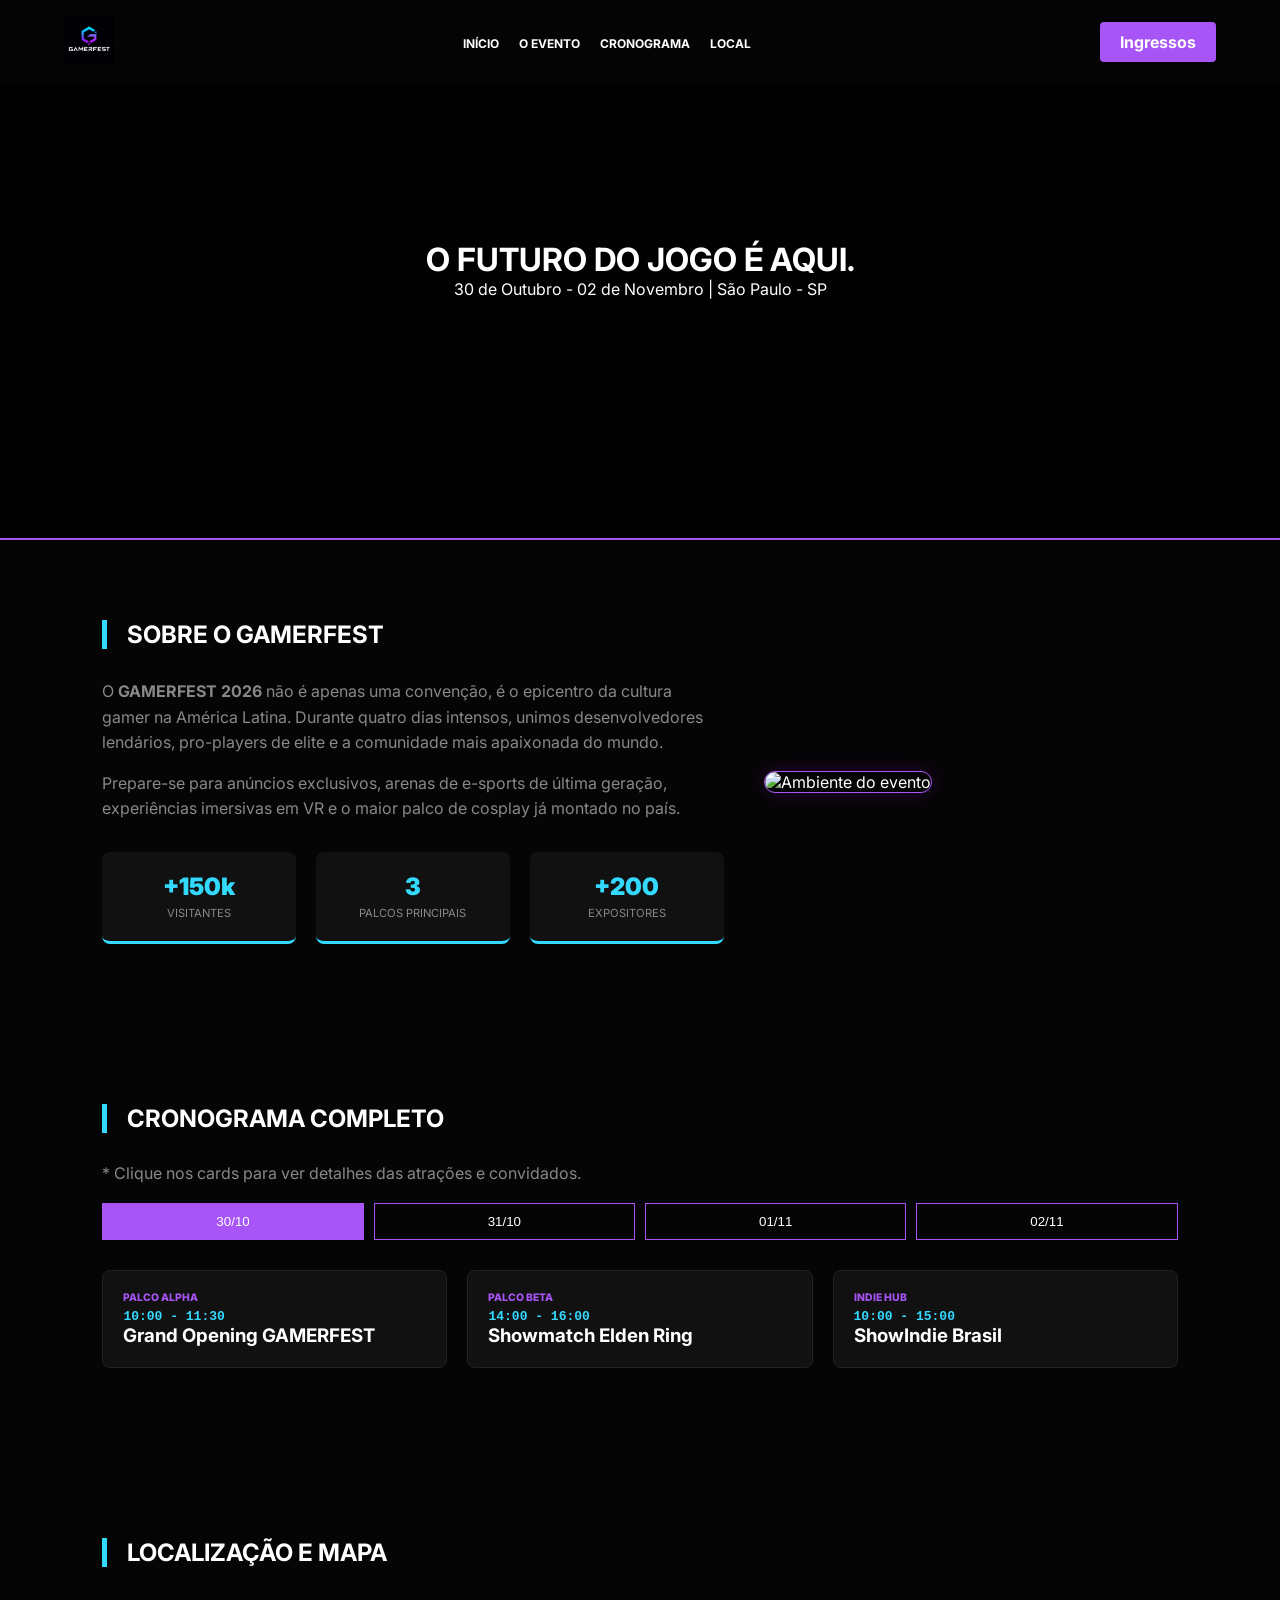
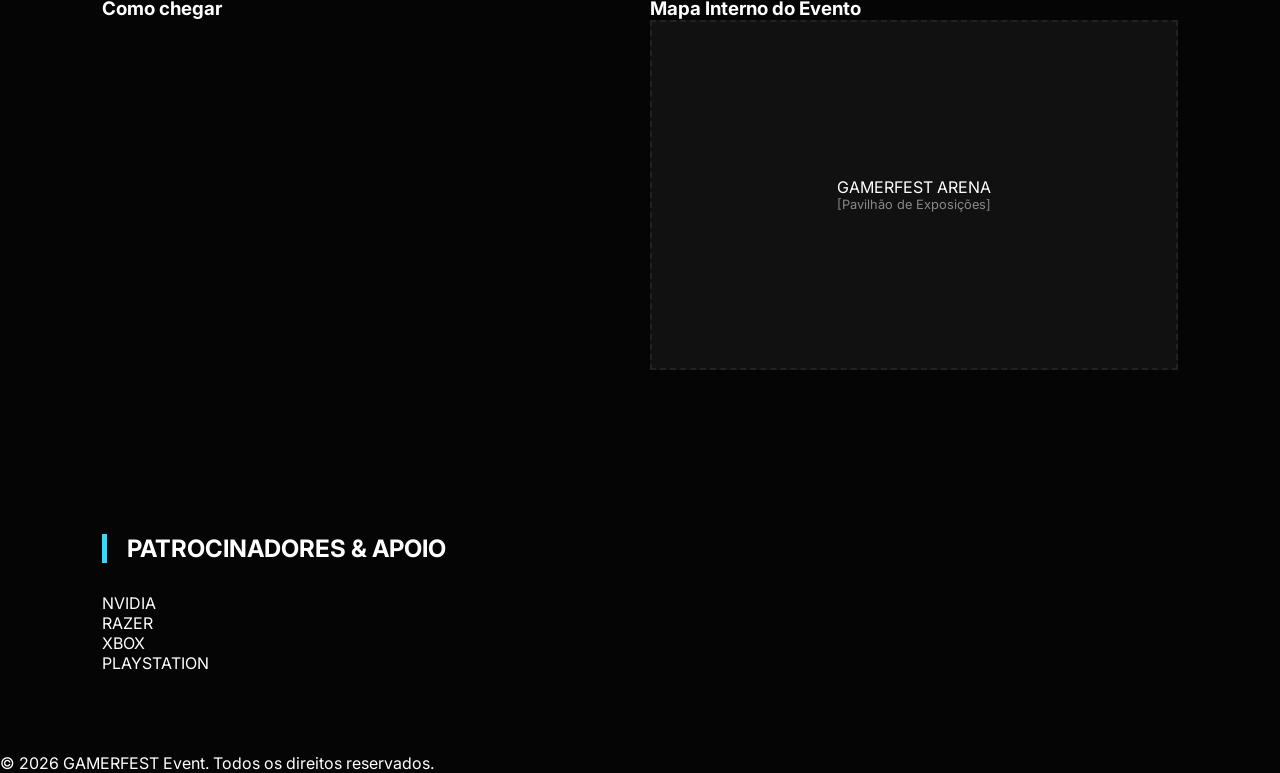
==== index.html @ a3643c02 "Add files via upload" ====
<!DOCTYPE html>
<html lang="pt-br">
<head>
    <meta charset="UTF-8">
    <meta name="viewport" content="width=device-width, initial-scale=1.0">
    <title>GAMERFEST | O Futuro do Jogo</title>
    <link rel="icon" type="image/png" href="./img/LogoFest.jpeg">
    <link rel="stylesheet" href="style.css">
    <link href="https://fonts.googleapis.com/css2?family=Inter:wght@300;400;700;900&display=swap" rel="stylesheet">
</head>
<body>

    <nav id="navbar">
        <div class="logo">
            <img src="./img/LogoFest.jpeg" alt="GAMERFEST Logo">
        </div>
        <ul class="nav-links">
            <li><a href="#inicio">Início</a></li>
            <li><a href="#sobre">O Evento</a></li>
            <li><a href="#cronograma">Cronograma</a></li>
            <li><a href="#mapas">Local</a></li>
        </ul>
        <a href="ingressos.html" class="btn-ticket">Ingressos</a>
    </nav>

    <header id="inicio" class="hero">
        <div class="hero-content">
            <h1>O FUTURO DO JOGO É AQUI.</h1>
            <p>30 de Outubro - 02 de Novembro | São Paulo - SP</p>
        </div>
    </header>

    <!-- NOVA SEÇÃO: SOBRE O EVENTO -->
    <section id="sobre" class="section">
        <div class="about-container">
            <div class="about-text">
                <h2>Sobre o GamerFest</h2>
                <p>O <strong>GAMERFEST 2026</strong> não é apenas uma convenção, é o epicentro da cultura gamer na América Latina. Durante quatro dias intensos, unimos desenvolvedores lendários, pro-players de elite e a comunidade mais apaixonada do mundo.</p>
                <p>Prepare-se para anúncios exclusivos, arenas de e-sports de última geração, experiências imersivas em VR e o maior palco de cosplay já montado no país.</p>
                
                <div class="stats-grid">
                    <div class="stat-item">
                        <span class="stat-number">+150k</span>
                        <span class="stat-desc">Visitantes</span>
                    </div>
                    <div class="stat-item">
                        <span class="stat-number">3</span>
                        <span class="stat-desc">Palcos Principais</span>
                    </div>
                    <div class="stat-item">
                        <span class="stat-number">+200</span>
                        <span class="stat-desc">Expositores</span>
                    </div>
                </div>
            </div>
            <div class="about-image">
                <img src="https://images.unsplash.com/photo-1511512578047-dfb367046420?auto=format&fit=crop&q=80&w=800" alt="Ambiente do evento">
            </div>
        </div>
    </section>

    <section id="cronograma" class="section">
        <h2>Cronograma Completo</h2>
        <p style="color: var(--text-dim); margin-bottom: 20px;">* Clique nos cards para ver detalhes das atrações e convidados.</p>
        <div class="tabs">
            <button class="tab-btn active" onclick="filterDay('dia1')">30/10</button>
            <button class="tab-btn" onclick="filterDay('dia2')">31/10</button>
            <button class="tab-btn" onclick="filterDay('dia3')">01/11</button>
            <button class="tab-btn" onclick="filterDay('dia4')">02/11</button>
        </div>
        
        <div id="schedule-container" class="schedule-grid">
            <!-- Gerado via JS -->
        </div>
    </section>

    <section id="mapas" class="section">
        <h2>Localização e Mapa</h2>
        <div class="map-wrapper">
            <div class="map-box">
                <h3>Como chegar</h3>
                <iframe src="https://www.google.com/maps/embed?pb=!1m18!1m12!1m3!1d3657.19750130635!2d-46.660855!3d-23.561334!2m3!1f0!2f0!3f0!3m2!1i1024!2i768!4f13.1!3m3!1m2!1s0x0%3A0x0!2zMjPCsDMzJzQwLjgiUyA0NsKwMzknMzkuMSJX!5e0!3m2!1spt-BR!2sbr!4v1600000000000" width="100%" height="350" style="border:0;" allowfullscreen="" loading="lazy"></iframe>
            </div>
            <div class="map-box">
                <h3>Mapa Interno do Evento</h3>
                <div class="internal-map">
                    <p>GAMERFEST ARENA</p>
                    <span style="font-size: 0.8rem; color: var(--text-dim);">[Pavilhão de Exposições]</span>
                </div>
            </div>
        </div>
    </section>

    <section id="parceiros" class="section">
        <h2>Patrocinadores & Apoio</h2>
        <div class="sponsor-grid">
            <div class="sponsor-item">NVIDIA</div>
            <div class="sponsor-item">RAZER</div>
            <div class="sponsor-item">XBOX</div>
            <div class="sponsor-item">PLAYSTATION</div>
        </div>
    </section>

    <footer>
        <p>© 2026 GAMERFEST Event. Todos os direitos reservados.</p>
    </footer>

    <script src="script.js"></script>
</body>
</html>
---- style.css ----
:root {
    --bg: #050505;
    --card-bg: #111111;
    --neon-green: #33D9FF;
    --neon-purple: #a855f7;
    --text: #ffffff;
    --text-dim: #888888;
}

* { margin: 0; padding: 0; box-sizing: border-box; }
body { background-color: var(--bg); color: var(--text); font-family: 'Inter', sans-serif; scroll-behavior: smooth; }

/* Navbar */
#navbar {
    display: flex; justify-content: space-between; align-items: center;
    padding: 15px 5%; position: fixed; width: 100%; top: 0;
    background: rgba(5, 5, 5, 0.9); backdrop-filter: blur(10px); z-index: 1000;
}
.logo img { height: 50px; width: auto; }
.nav-links { display: flex; list-style: none; gap: 20px; }
.nav-links a { text-decoration: none; color: var(--text); font-size: 0.75rem; text-transform: uppercase; font-weight: bold; transition: 0.3s; }
.nav-links a:hover { color: var(--neon-green); }

.btn-ticket { background: var(--neon-purple); color: #fff; padding: 10px 20px; border-radius: 4px; text-decoration: none; font-weight: bold; }

/* Hero */
.hero {
    height: 60vh; display: flex; align-items: center; justify-content: center; text-align: center;
    background: linear-gradient(rgba(0,0,0,0.8), rgba(0,0,0,0.8)), url('https://images.unsplash.com/photo-1542751371-adc38448a05e?auto=format&fit=crop&q=80&w=1400');
    background-size: cover; border-bottom: 2px solid var(--neon-purple);
}

.section { padding: 80px 8%; }
h2 { margin-bottom: 30px; border-left: 5px solid var(--neon-green); padding-left: 20px; text-transform: uppercase; }

/* Estilo Sobre */
.about-container { display: grid; grid-template-columns: 1.2fr 0.8fr; gap: 40px; align-items: center; }
.about-text p { color: var(--text-dim); margin-bottom: 15px; line-height: 1.6; }
.about-image img { width: 100%; border-radius: 15px; border: 1px solid var(--neon-purple); box-shadow: 0 0 20px rgba(188, 19, 254, 0.2); }

.stats-grid { display: grid; grid-template-columns: repeat(3, 1fr); gap: 20px; margin-top: 30px; }
.stat-item { background: var(--card-bg); padding: 20px; border-radius: 8px; text-align: center; border-bottom: 3px solid var(--neon-green); }
.stat-number { display: block; font-size: 1.5rem; font-weight: 900; color: var(--neon-green); }
.stat-desc { font-size: 0.7rem; text-transform: uppercase; color: var(--text-dim); }

/* Cronograma */
.tabs { display: flex; gap: 10px; margin-bottom: 30px; flex-wrap: wrap; }
.tab-btn { background: transparent; border: 1px solid var(--neon-purple); color: #fff; padding: 10px 20px; cursor: pointer; flex: 1; min-width: 80px; }
.tab-btn.active { background: var(--neon-purple); }

.schedule-grid { display: grid; grid-template-columns: repeat(auto-fit, minmax(300px, 1fr)); gap: 20px; }

details { background: var(--card-bg); border: 1px solid #222; border-radius: 8px; margin-bottom: 10px; }
details[open] { border-color: var(--neon-green); }
summary { padding: 20px; cursor: pointer; list-style: none; }
.summary-content .time { color: var(--neon-green); font-weight: bold; font-family: monospace; }
.summary-content .stage { font-size: 0.65rem; color: var(--neon-purple); text-transform: uppercase; font-weight: 800; display: block; }

.map-wrapper { display: grid; grid-template-columns: 1fr 1fr; gap: 20px; }
.internal-map { height: 350px; background: #111; display: flex; flex-direction: column; align-items: center; justify-content: center; border: 2px dashed #222; }

@media (max-width: 768px) {
    .about-container { grid-template-columns: 1fr; }
    .nav-links { display: none; }
}
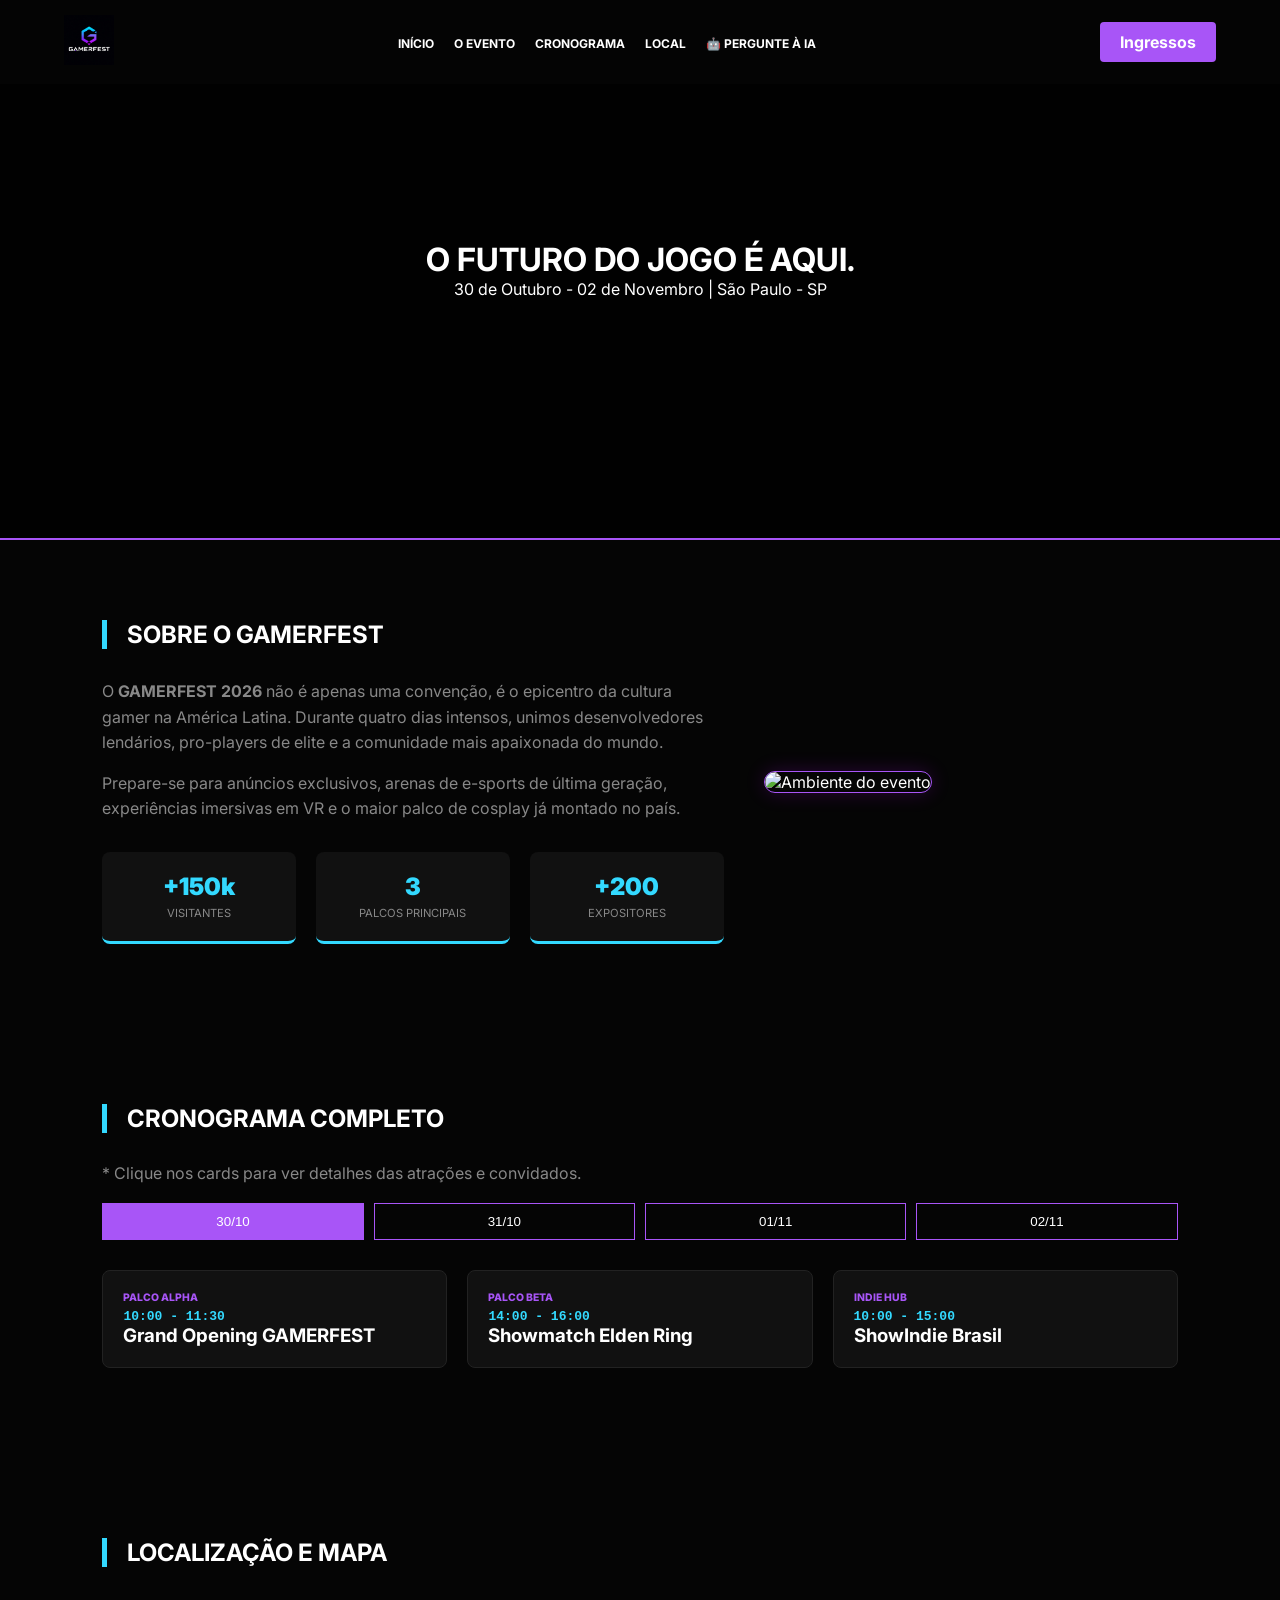
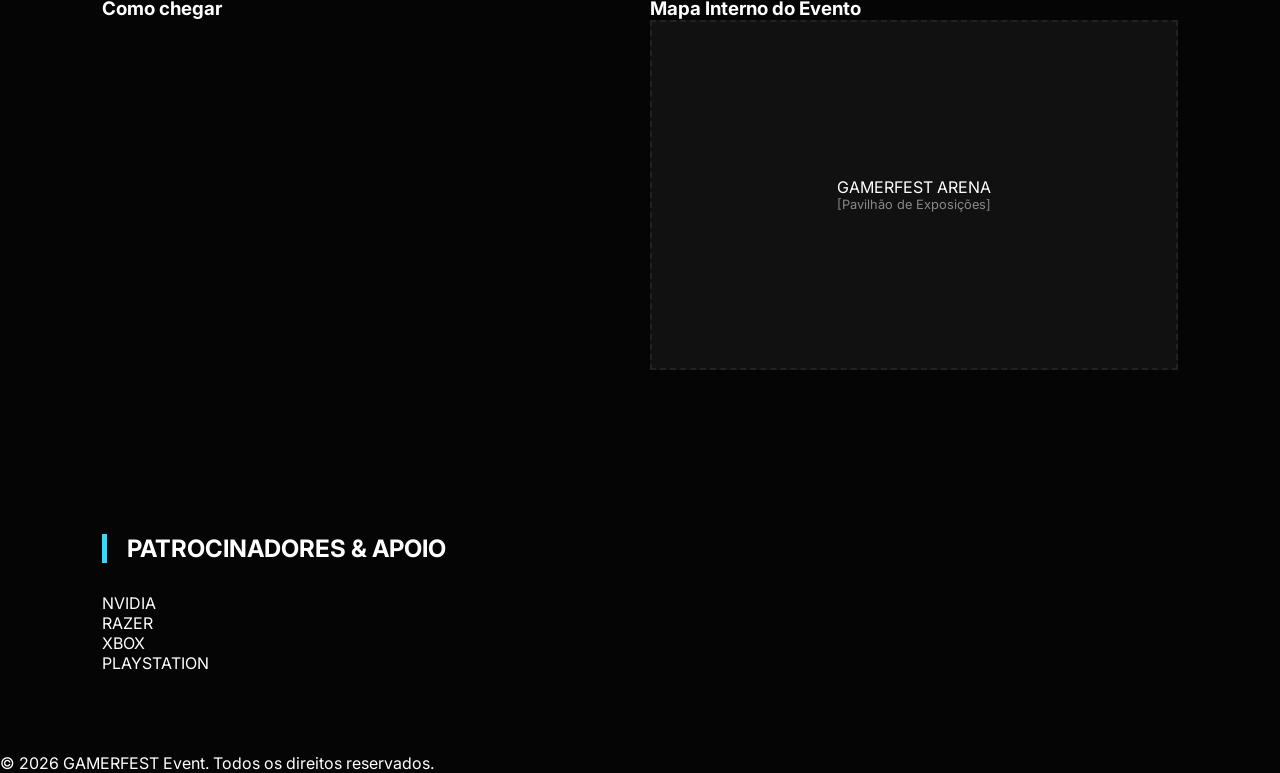
==== commit 9ff09298: "Update index.html Adição do chat bot" ====
--- a/index.html
+++ b/index.html
@@ -19,6 +19,7 @@
             <li><a href="#sobre">O Evento</a></li>
             <li><a href="#cronograma">Cronograma</a></li>
             <li><a href="#mapas">Local</a></li>
+            <li><a href="chat.html" style="color: var(--neon-cyan);">🤖 Pergunte à IA</a></li>
         </ul>
         <a href="ingressos.html" class="btn-ticket">Ingressos</a>
     </nav>
@@ -107,4 +108,4 @@
 
     <script src="script.js"></script>
 </body>
-</html>+</html>
